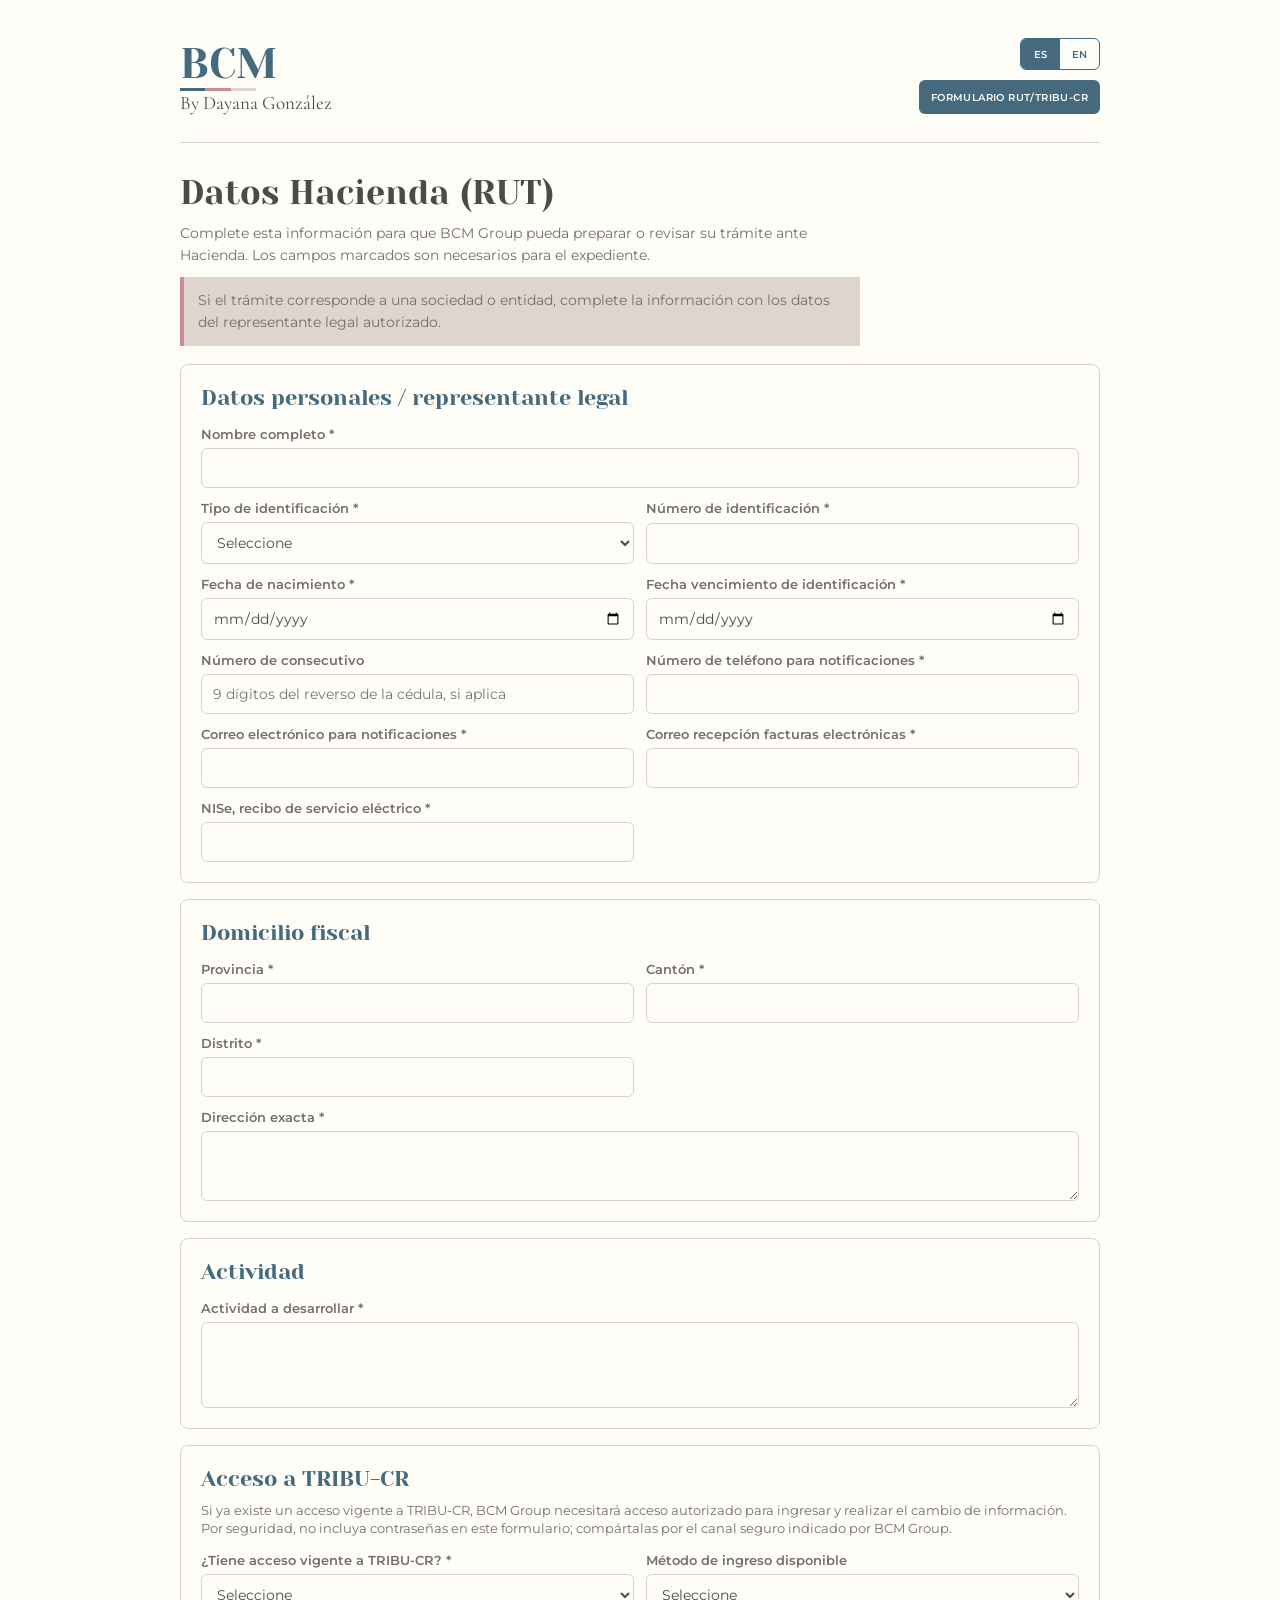
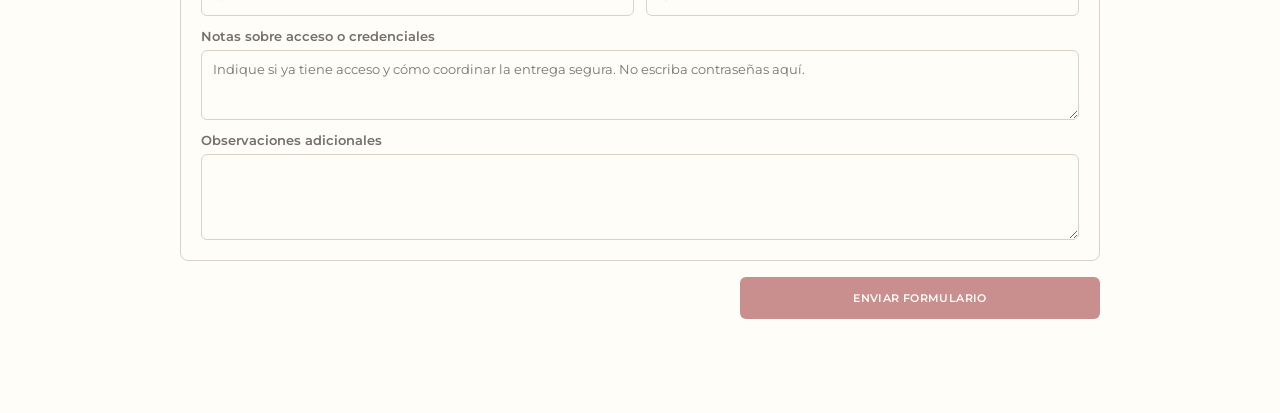
==== index.html @ 00a61803 "Add files via upload Forms tribu" ====
<!doctype html>
<html lang="es">
  <head>
    <meta charset="utf-8" />
    <meta name="viewport" content="width=device-width, initial-scale=1" />
    <title>BCM Group | RUT/TRIBU Form</title>
    <link rel="stylesheet" href="styles.css" />
  </head>
  <body class="client-page">
    <main class="client-shell">
      <header class="client-hero">
        <div>
          <h1>BCM</h1>
          <div class="brand-tricolor" aria-hidden="true"><span></span><span></span><span></span></div>
          <p class="brand-signature">By Dayana González</p>
        </div>
        <div class="client-hero-actions">
          <div class="language-toggle" aria-label="Language">
            <button class="active" type="button" data-lang-switch="es">ES</button>
            <button type="button" data-lang-switch="en">EN</button>
          </div>
          <span data-i18n="hero_badge">Formulario RUT/TRIBU-CR</span>
        </div>
      </header>

      <section class="client-intro">
        <h2 data-i18n="intro_title">Datos Hacienda (RUT)</h2>
        <p data-i18n="intro_copy">Complete esta información para que BCM Group pueda preparar o revisar su trámite ante Hacienda. Los campos marcados son necesarios para el expediente.</p>
        <p class="client-note-banner" data-i18n="representative_note">Si el trámite corresponde a una sociedad o entidad, complete la información con los datos del representante legal autorizado.</p>
      </section>

      <form id="clientRutForm" class="client-form">
        <section class="client-card">
          <h3 data-i18n="personal_title">Datos personales / representante legal</h3>
          <div class="grid two">
            <label class="span-two">
              <span data-i18n="full_name">Nombre completo *</span>
              <input name="nombre" required />
            </label>
            <label>
              <span data-i18n="id_type">Tipo de identificación *</span>
              <select name="tipo_identificacion" required>
                <option value="" data-i18n="select_option">Seleccione</option>
                <option value="cedula_fisica" data-i18n="id_cedula">Cédula física</option>
                <option value="dimex">DIMEX</option>
                <option value="nite">NITE</option>
                <option value="passport" data-i18n="id_passport">Pasaporte</option>
                <option value="cedula_juridica" data-i18n="id_cedula_juridica">Cédula jurídica</option>
              </select>
            </label>
            <label>
              <span data-i18n="id_number">Número de identificación *</span>
              <input name="identificacion" required />
            </label>
            <label>
              <span data-i18n="birth_date">Fecha de nacimiento *</span>
              <input name="fecha_nacimiento" type="date" required />
            </label>
            <label>
              <span data-i18n="id_expiration">Fecha vencimiento de identificación *</span>
              <input name="fecha_vencimiento_cedula" type="date" required />
            </label>
            <label>
              <span data-i18n="id_consecutive">Número de consecutivo</span>
              <input name="consecutivo_cedula" inputmode="numeric" maxlength="9" data-i18n-placeholder="id_consecutive_placeholder" placeholder="9 dígitos del reverso de la cédula, si aplica" />
            </label>
            <label>
              <span data-i18n="phone">Número de teléfono para notificaciones *</span>
              <input name="telefono" inputmode="tel" required />
            </label>
            <label>
              <span data-i18n="email_notifications">Correo electrónico para notificaciones *</span>
              <input name="correo" type="email" required />
            </label>
            <label>
              <span data-i18n="email_invoices">Correo recepción facturas electrónicas *</span>
              <input name="correo_recepcion_facturas" type="email" required />
            </label>
            <label>
              <span data-i18n="nise">NISe, recibo de servicio eléctrico *</span>
              <input name="nise" required />
            </label>
          </div>
        </section>

        <section class="client-card">
          <h3 data-i18n="address_title">Domicilio fiscal</h3>
          <div class="grid two">
            <label>
              <span data-i18n="province">Provincia *</span>
              <input name="provincia" required />
            </label>
            <label>
              <span data-i18n="canton">Cantón *</span>
              <input name="canton" required />
            </label>
            <label>
              <span data-i18n="district">Distrito *</span>
              <input name="distrito" required />
            </label>
            <label class="span-two">
              <span data-i18n="exact_address">Dirección exacta *</span>
              <textarea name="domicilio" rows="3" required></textarea>
            </label>
          </div>
        </section>

        <section class="client-card">
          <h3 data-i18n="activity_title">Actividad</h3>
          <div class="grid two">
            <label class="span-two">
              <span data-i18n="activity">Actividad a desarrollar *</span>
              <textarea name="actividad_descripcion" rows="4" required></textarea>
            </label>
          </div>
        </section>

        <section class="client-card">
          <h3 data-i18n="tribu_title">Acceso a TRIBU-CR</h3>
          <p class="client-note" data-i18n="tribu_note">Si ya existe un acceso vigente a TRIBU-CR, BCM Group necesitará acceso autorizado para ingresar y realizar el cambio de información. Por seguridad, no incluya contraseñas en este formulario; compártalas por el canal seguro indicado por BCM Group.</p>
          <div class="grid two">
            <label>
              <span data-i18n="tribu_access">¿Tiene acceso vigente a TRIBU-CR? *</span>
              <select name="acceso_tribu" required>
                <option value="" data-i18n="select_option">Seleccione</option>
                <option value="si" data-i18n="yes">Sí</option>
                <option value="no" data-i18n="no">No</option>
                <option value="no_se" data-i18n="not_sure">No estoy seguro/a</option>
              </select>
            </label>
            <label>
              <span data-i18n="access_method">Método de ingreso disponible</span>
              <select name="metodo_acceso_tribu">
                <option value="" data-i18n="select_option">Seleccione</option>
                <option value="usuario_clave" data-i18n="access_user_pass">Usuario y contraseña</option>
                <option value="firma_digital" data-i18n="access_signature">Firma digital</option>
                <option value="autorizacion_tercero" data-i18n="access_authorization">Autorización a tercero</option>
                <option value="otro" data-i18n="other">Otro</option>
              </select>
            </label>
            <label class="span-two">
              <span data-i18n="access_notes">Notas sobre acceso o credenciales</span>
              <textarea name="notas_acceso_tribu" rows="3" data-i18n-placeholder="access_notes_placeholder" placeholder="Indique si ya tiene acceso y cómo coordinar la entrega segura. No escriba contraseñas aquí."></textarea>
            </label>
            <label class="span-two">
              <span data-i18n="additional_notes">Observaciones adicionales</span>
              <textarea name="observaciones_cliente" rows="4"></textarea>
            </label>
          </div>
        </section>

        <button class="primary client-submit" type="submit" data-i18n="submit_button">Enviar formulario</button>
        <p id="clientRutStatus" class="status"></p>
      </form>
    </main>
    <script src="app.js"></script>
  </body>
</html>
---- styles.css ----
@import url("https://fonts.googleapis.com/css2?family=Cormorant+Garamond:wght@300;400;500&family=Montserrat:wght@400;500;600&family=Yeseva+One&display=swap");

:root {
  --financial-blue: #456A7D;
  --blue-gray: #55788B;
  --dusty-rose: #C98F8F;
  --deep-rose: #B77B7B;
  --sand: #DED5CC;
  --greige: #D9D3C7;
  --ivory: #FFFDF8;
  --warm-charcoal: #4C4B48;
  --medium-gray: #746F69;
  --ink: var(--warm-charcoal);
  --muted: var(--medium-gray);
  --line: var(--greige);
  --panel: var(--ivory);
  --page: var(--ivory);
  --soft-blue: var(--greige);
  --soft-rose: var(--sand);
  --warning-bg: var(--sand);
  --font-editorial: "Cormorant Garamond", Georgia, "Times New Roman", serif;
  --font-ui: "Montserrat", Arial, Helvetica, sans-serif;
  --font-display: "Yeseva One", Georgia, "Times New Roman", serif;
}

* {
  box-sizing: border-box;
}

body {
  margin: 0;
  color: var(--ink);
  background: var(--page);
  font-family: var(--font-ui);
  font-weight: 400;
}

.app-shell {
  width: min(1280px, calc(100% - 32px));
  margin: 0 auto;
  padding: 24px 0 40px;
}

.topbar {
  display: flex;
  align-items: flex-end;
  justify-content: space-between;
  gap: 20px;
  padding: 8px 0 22px;
}

h1,
h2,
h3,
p {
  margin: 0;
}

h1 {
  color: var(--financial-blue);
  font-family: var(--font-display);
  font-size: 42px;
  font-weight: 400;
  line-height: 1.15;
  letter-spacing: 0;
}

h2 {
  color: var(--financial-blue);
  font-family: var(--font-display);
  font-size: 22px;
  font-weight: 400;
}

h3 {
  font-family: var(--font-editorial);
  font-size: 18px;
  font-weight: 400;
  margin-bottom: 10px;
}

.topbar p {
  margin-top: 8px;
  color: var(--muted);
  max-width: 720px;
}

.app-brand h1 {
  margin-bottom: 8px;
}

.brand-signature {
  font-family: var(--font-editorial);
  font-size: 19px;
}

.brand-tricolor,
.logo-tricolor {
  display: flex;
  width: 76px;
  height: 3px;
  overflow: hidden;
}

.brand-tricolor span,
.logo-tricolor b {
  flex: 1;
}

.brand-tricolor span:nth-child(1),
.logo-tricolor b:nth-child(1) {
  background: var(--financial-blue);
}

.brand-tricolor span:nth-child(2),
.logo-tricolor b:nth-child(2) {
  background: var(--dusty-rose);
}

.brand-tricolor span:nth-child(3),
.logo-tricolor b:nth-child(3) {
  background: var(--sand);
}

.client-badge {
  background: var(--financial-blue);
  color: var(--ivory);
  border-radius: 6px;
  padding: 10px 14px;
  font-weight: 700;
  white-space: nowrap;
}

.app-tabs {
  display: flex;
  gap: 8px;
  margin-bottom: 18px;
}

.tab-button {
  min-height: 40px;
  border: 1px solid var(--blue-gray);
  border-radius: 6px;
  padding: 0 16px;
  background: transparent;
  color: var(--financial-blue);
  font-family: var(--font-ui);
  font-weight: 600;
  font-size: 11px;
  letter-spacing: 0.04em;
  text-transform: uppercase;
  cursor: pointer;
}

.tab-button.active {
  background: var(--financial-blue);
  border-color: var(--financial-blue);
  color: var(--ivory);
}

.tab-button:hover {
  border-color: var(--financial-blue);
}

.tab-content {
  display: none;
}

.tab-content.active {
  display: block;
}

.workspace {
  display: grid;
  grid-template-columns: 380px 1fr;
  gap: 18px;
  align-items: start;
}

.panel,
.metric {
  background: var(--panel);
  border: 1px solid var(--line);
  border-radius: 8px;
}

.panel {
  padding: 18px;
}

.panel-head {
  display: flex;
  justify-content: space-between;
  align-items: center;
  margin-bottom: 14px;
}

.panel-head.compact {
  margin-bottom: 10px;
}

.grid {
  display: grid;
  gap: 12px;
}

.grid.two {
  grid-template-columns: 1fr 1fr;
}

.span-two {
  grid-column: 1 / -1;
}

label {
  display: grid;
  gap: 6px;
  color: var(--medium-gray);
  font-size: 13px;
  font-weight: 600;
}

input,
select {
  width: 100%;
  border: 1px solid var(--line);
  border-radius: 6px;
  padding: 10px 11px;
  color: var(--ink);
  background: var(--ivory);
  font-family: var(--font-ui);
  font-size: 14px;
}

.upload-list {
  display: grid;
  gap: 12px;
  margin: 18px 0;
}

.drop {
  border: 1px dashed var(--blue-gray);
  border-radius: 8px;
  padding: 12px;
  background: var(--soft-blue);
}

.drop span {
  font-size: 13px;
}

.primary,
.download,
.small-button,
.icon-button {
  display: inline-flex;
  align-items: center;
  justify-content: center;
  min-height: 42px;
  border: 0;
  border-radius: 6px;
  padding: 0 16px;
  background: var(--dusty-rose);
  color: var(--ivory);
  font-weight: 600;
  text-decoration: none;
  cursor: pointer;
  font-family: var(--font-ui);
  font-size: 11px;
  letter-spacing: 0.035em;
  text-transform: uppercase;
}

.small-button {
  min-height: 30px;
  padding: 0 10px;
  font-size: 10px;
  background: var(--blue-gray);
}

.icon-button {
  min-height: 34px;
  width: 34px;
  padding: 0;
  background: var(--deep-rose);
}

.primary {
  width: 100%;
}

.primary:hover,
.download:hover {
  background: var(--deep-rose);
}

.small-button:hover {
  background: var(--financial-blue);
}

.status {
  min-height: 20px;
  margin-top: 10px;
  color: var(--muted);
  font-size: 13px;
}

.fixed-costs {
  border-top: 1px solid var(--line);
  margin: 16px 0 18px;
  padding-top: 14px;
}

.fixed-list {
  display: grid;
  gap: 10px;
}

.fixed-row {
  display: grid;
  grid-template-columns: 1.25fr 1fr 0.85fr;
  gap: 7px;
  padding: 10px;
  border: 1px solid var(--line);
  border-radius: 8px;
  background: var(--ivory);
}

.fixed-row .icon-button {
  grid-column: 3;
  justify-self: end;
}

.fixed-row input,
.fixed-row select {
  min-width: 0;
  padding: 8px;
  font-size: 12px;
}

.results {
  display: grid;
  gap: 18px;
}

.metric-row {
  display: grid;
  grid-template-columns: repeat(5, 1fr);
  gap: 12px;
}

.metric {
  padding: 15px;
  min-height: 94px;
}

.metric span {
  color: var(--muted);
  font-size: 13px;
}

.metric strong {
  display: block;
  margin-top: 10px;
  color: var(--financial-blue);
  font-family: var(--font-editorial);
  font-size: 26px;
  font-weight: 500;
  line-height: 1.1;
}

.metric.emphasis {
  background: var(--soft-rose);
  border-color: var(--dusty-rose);
}

.balance-panel {
  border-color: var(--blue-gray);
  background: var(--soft-blue);
}

.top-balance {
  margin-bottom: 18px;
}

.balance-table th {
  width: 25%;
  background: var(--sand);
}

.balance-table td {
  width: 25%;
  color: var(--financial-blue);
  font-family: var(--font-editorial);
  font-size: 18px;
  font-weight: 500;
  text-align: right;
}

.formula-strip {
  display: grid;
  grid-template-columns: 1fr 1fr;
  gap: 10px;
  margin-top: 12px;
}

.formula-strip span {
  background: var(--ivory);
  border: 1px solid var(--blue-gray);
  border-radius: 6px;
  color: var(--financial-blue);
  font-size: 13px;
  font-weight: 600;
  padding: 10px;
}

.tax-grid {
  display: grid;
  grid-template-columns: repeat(4, 1fr);
  gap: 10px;
}

.tax-grid div {
  border: 1px solid var(--line);
  border-radius: 6px;
  padding: 12px;
  background: var(--ivory);
  min-height: 78px;
}

.tax-grid span {
  color: var(--muted);
  display: block;
  font-size: 12px;
}

.tax-grid strong {
  display: block;
  color: var(--financial-blue);
  font-family: var(--font-editorial);
  font-size: 21px;
  font-weight: 500;
  margin-top: 8px;
}

.split {
  display: grid;
  grid-template-columns: 1fr 1fr;
  gap: 18px;
}

table {
  width: 100%;
  border-collapse: collapse;
  font-size: 13px;
}

th,
td {
  border-bottom: 1px solid var(--line);
  padding: 10px 8px;
  text-align: left;
  vertical-align: top;
}

th {
  color: var(--financial-blue);
  font-weight: 600;
}

td {
  color: var(--ink);
}

.download {
  margin-top: 14px;
  width: 100%;
}

.hidden {
  display: none;
}

.warnings {
  display: grid;
  gap: 8px;
  margin-top: 14px;
}

.warning {
  background: var(--warning-bg);
  border: 1px solid var(--greige);
  color: var(--warm-charcoal);
  border-radius: 6px;
  padding: 9px;
  font-size: 13px;
}

.wide {
  overflow: hidden;
}

.preview-grid {
  display: grid;
  grid-template-columns: 1fr 1fr;
  gap: 18px;
  overflow: auto;
}

.preview-grid table {
  min-width: 520px;
}

.offer-workspace {
  display: grid;
  grid-template-columns: minmax(360px, 0.8fr) minmax(560px, 1.2fr);
  gap: 18px;
  align-items: start;
}

.offer-editor {
  position: sticky;
  top: 16px;
}

.offer-brand {
  padding: 6px 10px;
  border-radius: 4px;
  background: var(--financial-blue);
  color: var(--ivory);
  font-weight: 600;
}

.offer-lines-head {
  display: flex;
  align-items: center;
  justify-content: space-between;
  margin: 18px 0 10px;
}

.offer-lines {
  display: grid;
  gap: 9px;
}

.offer-line {
  display: grid;
  grid-template-columns: 1.6fr 0.8fr 0.55fr 0.8fr 0.7fr 34px;
  gap: 6px;
  align-items: center;
  padding: 9px;
  border: 1px solid var(--blue-gray);
  border-radius: 6px;
  background: var(--page);
}

.offer-line input,
.offer-line select {
  min-width: 0;
  padding: 8px;
  font-size: 12px;
}

.offer-line .offer-remove {
  grid-column: auto;
}

.offer-notes {
  margin: 16px 0;
}

textarea {
  width: 100%;
  border: 1px solid var(--line);
  border-radius: 6px;
  padding: 10px 11px;
  resize: vertical;
  background: var(--page);
  color: var(--ink);
  font-family: var(--font-ui);
  font-size: 13px;
}

.proposal-document {
  display: grid;
  gap: 20px;
}

.proposal-page {
  position: relative;
  display: grid;
  grid-template-rows: auto 1fr auto;
  min-height: 880px;
  padding: 34px 42px 26px;
  overflow: hidden;
  border: 1px solid var(--greige);
  background: var(--ivory);
  color: var(--warm-charcoal);
  font-family: var(--font-editorial);
  font-size: 17px;
}

.proposal-page-header {
  display: flex;
  justify-content: space-between;
  padding-bottom: 13px;
  border-bottom: 1px solid var(--greige);
  color: var(--financial-blue);
  font-family: var(--font-editorial);
  font-size: 20px;
}

.proposal-page-header strong {
  font-family: var(--font-ui);
  font-size: 11px;
  font-weight: 500;
}

.proposal-page-body {
  padding: 34px 0;
}

.proposal-page-footer {
  display: flex;
  justify-content: space-between;
  padding-top: 12px;
  border-top: 1px solid var(--greige);
  color: var(--medium-gray);
  font-size: 9px;
}

.proposal-page-footer b {
  color: var(--financial-blue);
  font-size: 12px;
}

.proposal-cover {
  display: block;
  min-height: 880px;
  padding: 0;
}

.cover-rail {
  position: absolute;
  inset: 0 auto 0 0;
  width: 72px;
  background: var(--greige);
}

.cover-rail::after {
  position: absolute;
  top: 68%;
  left: 0;
  width: 92px;
  height: 2px;
  background: var(--dusty-rose);
  content: "";
}

.cover-content {
  position: relative;
  min-height: 880px;
  padding: 70px 68px 48px 112px;
}

.proposal-logo {
  color: var(--financial-blue);
  font-family: var(--font-display);
  font-size: 27px;
  line-height: 1;
}

.proposal-logo .proposal-signature {
  display: block;
  margin-top: 5px;
  font-family: var(--font-editorial);
  font-size: 13px;
}

.proposal-logo .logo-tricolor {
  margin-top: 8px;
}

.cover-content > h2 {
  width: 65%;
  margin-top: 68px;
  color: var(--warm-charcoal);
  font-family: var(--font-display);
  font-size: 42px;
  font-weight: 400;
  line-height: 1.12;
}

.rose-rule {
  width: 58px;
  height: 2px;
  margin: 24px 0 35px;
  background: var(--dusty-rose);
}

.prepared-label {
  display: inline-block;
  padding: 5px 10px;
  background: var(--sand);
  color: var(--financial-blue);
  font-size: 8px;
  font-weight: 600;
  font-family: var(--font-ui);
  letter-spacing: 0.04em;
}

.cover-content > h3 {
  margin: 12px 0 8px;
  color: var(--financial-blue);
  font-family: var(--font-editorial);
  font-size: 17px;
}

.cover-content > p {
  color: var(--medium-gray);
  font-size: 10px;
}

.cover-footer {
  position: absolute;
  right: 60px;
  bottom: 45px;
  text-align: right;
}

.cover-footer span {
  display: inline-block;
  margin-bottom: 18px;
  padding: 5px 12px;
  background: var(--sand);
  color: var(--financial-blue);
  font-size: 8px;
  font-weight: 600;
  font-family: var(--font-ui);
}

.cover-footer p {
  margin-top: 5px;
  color: var(--medium-gray);
  font-size: 9px;
}

.proposal-lead {
  margin-bottom: 18px;
  color: var(--financial-blue);
  font-family: var(--font-editorial);
  font-size: 30px;
  line-height: 1.15;
}

.proposal-page-body > p {
  line-height: 1.6;
}

.summary-grid {
  display: grid;
  grid-template-columns: repeat(3, 1fr);
  gap: 18px;
  margin-top: 38px;
}

.summary-grid section,
.terms-columns section {
  padding-top: 12px;
  border-top: 3px solid var(--financial-blue);
}

.summary-grid b,
.terms-columns b,
.scope-card b {
  color: var(--financial-blue);
  font-family: var(--font-ui);
  font-size: 11px;
  font-weight: 600;
  letter-spacing: 0.02em;
}

.summary-grid p,
.terms-columns p,
.scope-card p {
  margin-top: 8px;
  color: var(--medium-gray);
  font-size: 11px;
  line-height: 1.5;
}

.scope-grid {
  display: grid;
  grid-template-columns: 1fr 1fr;
  gap: 18px;
}

.scope-card {
  display: grid;
  grid-template-columns: 36px 1fr;
  gap: 12px;
  min-height: 110px;
  padding: 16px;
  border: 1px solid var(--greige);
  background: var(--ivory);
}

.scope-card > span {
  display: grid;
  place-items: center;
  width: 34px;
  height: 34px;
  background: var(--financial-blue);
  color: var(--ivory);
  font-family: var(--font-editorial);
  font-size: 21px;
}

.offer-table th {
  background: var(--financial-blue);
  color: var(--ivory);
  font-family: var(--font-ui);
}

.offer-table td {
  font-family: var(--font-ui);
  font-size: 11px;
}

.offer-table th:nth-child(n+3),
.offer-table td:nth-child(n+3) {
  text-align: right;
}

.offer-totals {
  width: min(360px, 100%);
  margin: 22px 0 22px auto;
}

.offer-totals div {
  display: flex;
  justify-content: space-between;
  padding: 9px 0;
  border-bottom: 1px solid var(--greige);
}

.offer-totals span {
  font-family: var(--font-ui);
  font-size: 11px;
}

.offer-totals strong {
  font-family: var(--font-editorial);
  font-size: 18px;
  font-weight: 500;
}

.offer-grand-total {
  color: var(--financial-blue);
  font-family: var(--font-editorial);
  font-size: 24px;
}

.offer-terms-preview {
  margin-top: 32px;
  padding-top: 20px;
  border-top: 1px solid var(--blue-gray);
}

.offer-terms-preview p {
  margin-top: 8px;
  color: var(--medium-gray);
  line-height: 1.55;
  white-space: pre-line;
}

.offer-validity {
  font-weight: 700;
}

.terms-columns {
  display: grid;
  grid-template-columns: 1fr 1fr;
  gap: 22px;
  margin-top: 32px;
}

.next-steps-list {
  display: grid;
  gap: 12px;
  margin: 30px 0;
}

.next-steps-list span {
  padding: 13px 16px;
  border-left: 4px solid var(--dusty-rose);
  background: var(--sand);
  font-family: var(--font-ui);
  font-size: 12px;
}

.proposal-contact {
  display: flex;
  align-items: flex-end;
  justify-content: space-between;
  gap: 30px;
  margin-top: 60px;
  padding-top: 24px;
  border-top: 1px solid var(--blue-gray);
}

.proposal-contact p {
  color: var(--medium-gray);
  font-size: 11px;
  line-height: 1.6;
  text-align: right;
}

.onboarding-dashboard {
  display: grid;
  grid-template-columns: repeat(5, 1fr);
  gap: 12px;
  margin-bottom: 18px;
}

.onboarding-metric {
  min-height: 84px;
}

.rut-workspace {
  display: grid;
  grid-template-columns: minmax(250px, 0.7fr) minmax(460px, 1.35fr) minmax(280px, 0.85fr);
  gap: 18px;
  align-items: start;
}

.rut-sidebar,
.rut-summary-panel {
  position: sticky;
  top: 16px;
}

.rut-title-row {
  align-items: flex-start;
  gap: 16px;
}

.rut-title-row p,
.rut-section-head p {
  margin-top: 6px;
  color: var(--medium-gray);
  font-size: 13px;
  line-height: 1.45;
}

.status-badge {
  display: inline-flex;
  align-items: center;
  min-height: 30px;
  border-radius: 6px;
  padding: 0 10px;
  background: var(--sand);
  color: var(--financial-blue);
  font-family: var(--font-ui);
  font-size: 10px;
  font-weight: 600;
  letter-spacing: 0.035em;
  text-transform: uppercase;
  white-space: nowrap;
}

.status-badge[data-status="Listo para TRIBU"],
.status-badge[data-status="Finalizado"] {
  background: var(--financial-blue);
  color: var(--ivory);
}

.rut-progress {
  height: 8px;
  overflow: hidden;
  border-radius: 999px;
  background: var(--greige);
}

.rut-progress div {
  width: 0;
  height: 100%;
  border-radius: inherit;
  background: var(--dusty-rose);
  transition: width 180ms ease;
}

.rut-step-nav {
  display: flex;
  gap: 8px;
  margin: 14px 0 18px;
  overflow-x: auto;
  padding-bottom: 4px;
}

.rut-step-nav button {
  flex: 0 0 auto;
  min-height: 34px;
  border: 1px solid var(--greige);
  border-radius: 6px;
  padding: 0 10px;
  background: var(--ivory);
  color: var(--medium-gray);
  font-family: var(--font-ui);
  font-size: 10px;
  font-weight: 600;
  letter-spacing: 0.02em;
  text-transform: uppercase;
  cursor: pointer;
}

.rut-step-nav button.active {
  border-color: var(--financial-blue);
  background: var(--financial-blue);
  color: var(--ivory);
}

.rut-step-panel {
  min-height: 520px;
}

.rut-section-head {
  margin-bottom: 16px;
  padding-bottom: 12px;
  border-bottom: 1px solid var(--greige);
}

.rut-section-head h3 {
  color: var(--financial-blue);
  font-family: var(--font-display);
  font-size: 24px;
}

.rut-field-grid {
  align-items: start;
}

.rut-field textarea {
  min-height: 86px;
}

.rut-actions {
  display: grid;
  grid-template-columns: auto auto 1fr 1.1fr;
  gap: 8px;
  margin-top: 18px;
  padding-top: 14px;
  border-top: 1px solid var(--greige);
}

.rut-client-list {
  display: grid;
  gap: 9px;
  margin-top: 14px;
}

.rut-client-card {
  display: grid;
  gap: 4px;
  width: 100%;
  border: 1px solid var(--greige);
  border-radius: 8px;
  padding: 11px;
  background: var(--ivory);
  color: var(--warm-charcoal);
  text-align: left;
  cursor: pointer;
}

.rut-client-card.active {
  border-color: var(--financial-blue);
  background: var(--sand);
}

.rut-client-card strong {
  color: var(--financial-blue);
  font-size: 13px;
  line-height: 1.3;
}

.rut-client-card span,
.rut-client-card em {
  color: var(--medium-gray);
  font-size: 11px;
  font-style: normal;
}

.rut-client-card em {
  color: var(--deep-rose);
  font-weight: 600;
}

.rut-inbox {
  margin-top: 22px;
  padding-top: 16px;
  border-top: 1px solid var(--greige);
}

.rut-inbox h3 {
  margin: 0;
  color: var(--financial-blue);
  font-family: var(--font-editorial);
  font-size: 17px;
}

.rut-inbox-card {
  cursor: default;
}

.rut-import-drop {
  margin-top: 12px;
  border: 1px dashed var(--blue-gray);
  border-radius: 8px;
  padding: 10px;
  background: var(--sand);
  color: var(--financial-blue);
  font-size: 12px;
}

.rut-import-drop input {
  margin-top: 8px;
  padding: 8px;
  background: var(--ivory);
  font-size: 11px;
}

.rut-empty {
  color: var(--medium-gray);
  font-size: 12px;
  line-height: 1.4;
}

.rut-doc-list {
  display: grid;
  gap: 10px;
}

.rut-doc-row {
  grid-template-columns: 1fr minmax(160px, 0.35fr);
  align-items: center;
  border: 1px solid var(--greige);
  border-radius: 8px;
  padding: 10px;
  background: var(--ivory);
}

.rut-doc-row span {
  color: var(--warm-charcoal);
  font-size: 13px;
  font-weight: 500;
}

.rut-doc-row select {
  min-width: 0;
}

.rut-summary {
  display: grid;
  gap: 12px;
}

.rut-summary section {
  border-left: 3px solid var(--dusty-rose);
  padding: 4px 0 4px 12px;
}

.rut-summary b {
  color: var(--financial-blue);
  font-size: 11px;
  font-weight: 600;
  letter-spacing: 0.035em;
  text-transform: uppercase;
}

.rut-summary p {
  margin-top: 4px;
  color: var(--warm-charcoal);
  font-size: 13px;
  line-height: 1.45;
}

.rut-summary.in-form {
  grid-template-columns: 1fr 1fr;
}

.client-tracker-panel {
  margin-bottom: 18px;
}

.client-tracker-panel .panel-head p {
  margin-top: 6px;
  color: var(--medium-gray);
  font-size: 13px;
  line-height: 1.4;
}

.client-tracker-tools {
  display: grid;
  grid-template-columns: 1fr minmax(180px, 0.35fr);
  gap: 12px;
  margin-bottom: 14px;
}

.client-tracker-table-wrap {
  overflow: auto;
}

.client-tracker-table {
  min-width: 680px;
}

.client-tracker-table td strong {
  color: var(--financial-blue);
}

.client-tracker-table select {
  min-width: 130px;
  padding: 8px;
  font-size: 12px;
}

.client-tracker-table a {
  color: var(--deep-rose);
  font-weight: 600;
  text-decoration: none;
}

.muted-cell {
  color: var(--medium-gray);
  font-size: 12px;
}

.client-page {
  background: var(--ivory);
}

.client-shell {
  width: min(920px, calc(100% - 28px));
  margin: 0 auto;
  padding: 28px 0 48px;
}

.client-hero {
  display: flex;
  justify-content: space-between;
  align-items: flex-end;
  gap: 20px;
  padding: 10px 0 28px;
  border-bottom: 1px solid var(--greige);
}

.client-hero-actions {
  display: grid;
  justify-items: end;
  gap: 10px;
}

.client-hero-actions > span {
  display: inline-flex;
  min-height: 34px;
  align-items: center;
  border-radius: 6px;
  padding: 0 12px;
  background: var(--financial-blue);
  color: var(--ivory);
  font-size: 10px;
  font-weight: 600;
  letter-spacing: 0.04em;
  text-transform: uppercase;
  white-space: nowrap;
}

.language-toggle {
  display: inline-grid;
  grid-template-columns: 1fr 1fr;
  overflow: hidden;
  border: 1px solid var(--financial-blue);
  border-radius: 6px;
  background: var(--ivory);
}

.language-toggle button {
  min-height: 30px;
  border: 0;
  padding: 0 12px;
  background: transparent;
  color: var(--financial-blue);
  font-family: var(--font-ui);
  font-size: 10px;
  font-weight: 600;
  cursor: pointer;
}

.language-toggle button.active {
  background: var(--financial-blue);
  color: var(--ivory);
}

.client-intro {
  padding: 30px 0 18px;
}

.client-intro h2 {
  color: var(--warm-charcoal);
  font-family: var(--font-display);
  font-size: 34px;
}

.client-intro p {
  max-width: 680px;
  margin-top: 10px;
  color: var(--medium-gray);
  font-size: 14px;
  line-height: 1.6;
}

.client-note-banner {
  border-left: 4px solid var(--dusty-rose);
  padding: 12px 14px;
  background: var(--sand);
}

.client-form {
  display: grid;
  gap: 16px;
}

.client-card {
  border: 1px solid var(--greige);
  border-radius: 8px;
  padding: 20px;
  background: var(--ivory);
}

.client-card h3 {
  margin-bottom: 16px;
  color: var(--financial-blue);
  font-family: var(--font-display);
  font-size: 22px;
}

.client-note {
  margin: -6px 0 14px;
  color: var(--medium-gray);
  font-size: 13px;
  line-height: 1.45;
}

.client-doc-list {
  display: grid;
  gap: 10px;
}

.client-doc-row {
  grid-template-columns: 1fr minmax(160px, 0.32fr);
  align-items: center;
  border: 1px solid var(--greige);
  border-radius: 8px;
  padding: 10px;
  background: var(--sand);
}

.client-doc-row span {
  color: var(--warm-charcoal);
  font-size: 13px;
  font-weight: 500;
}

.client-submit {
  max-width: 360px;
  justify-self: end;
}

@media (max-width: 1000px) {
  .workspace,
  .split,
  .metric-row,
  .tax-grid,
  .formula-strip,
  .preview-grid,
  .onboarding-dashboard,
  .rut-workspace {
    grid-template-columns: 1fr;
  }

  .topbar {
    align-items: flex-start;
    flex-direction: column;
  }

  .offer-workspace {
    grid-template-columns: 1fr;
  }

  .offer-editor {
    position: static;
  }

  .rut-sidebar,
  .rut-summary-panel {
    position: static;
  }

  .offer-line {
    grid-template-columns: 1fr 1fr;
  }
}

@media (max-width: 560px) {
  .app-shell {
    width: min(100% - 20px, 1280px);
    padding-top: 14px;
  }

  .grid.two {
    grid-template-columns: 1fr;
  }

  .fixed-row {
    grid-template-columns: 1fr;
  }

  .fixed-row .icon-button {
    grid-column: auto;
  }

  .app-tabs {
    display: grid;
    grid-template-columns: 1fr;
  }

  .rut-actions,
  .rut-summary.in-form,
  .rut-doc-row,
  .client-tracker-tools,
  .client-doc-row {
    grid-template-columns: 1fr;
  }

  .client-hero {
    align-items: flex-start;
    flex-direction: column;
  }

  .client-hero-actions {
    justify-items: start;
  }

  .client-submit {
    max-width: none;
    justify-self: stretch;
  }

  .proposal-page {
    min-height: auto;
    padding: 24px;
  }

  .cover-content {
    min-height: 720px;
    padding: 48px 28px 34px 76px;
  }

  .cover-content > h2 {
    width: 100%;
    font-size: 34px;
  }

  .summary-grid,
  .scope-grid,
  .terms-columns {
    grid-template-columns: 1fr;
  }

  h1 {
    font-size: 24px;
  }
}

@media print {
  @page {
    size: A4;
    margin: 0;
  }

  body {
    background: var(--ivory);
  }

  .topbar,
  .app-tabs,
  #taxTab,
  #onboardingTab,
  .offer-editor {
    display: none !important;
  }

  #offerTab,
  #offerTab.tab-content {
    display: block !important;
  }

  .app-shell {
    width: 100%;
    padding: 0;
  }

  .offer-workspace {
    display: block;
  }

  .proposal-document {
    display: block;
  }

  .proposal-page {
    width: 210mm;
    min-height: 297mm;
    margin: 0;
    border: 0;
    page-break-after: always;
    break-after: page;
  }

  .proposal-page:last-child {
    page-break-after: auto;
    break-after: auto;
  }

  .proposal-cover,
  .cover-content {
    min-height: 297mm;
  }
}
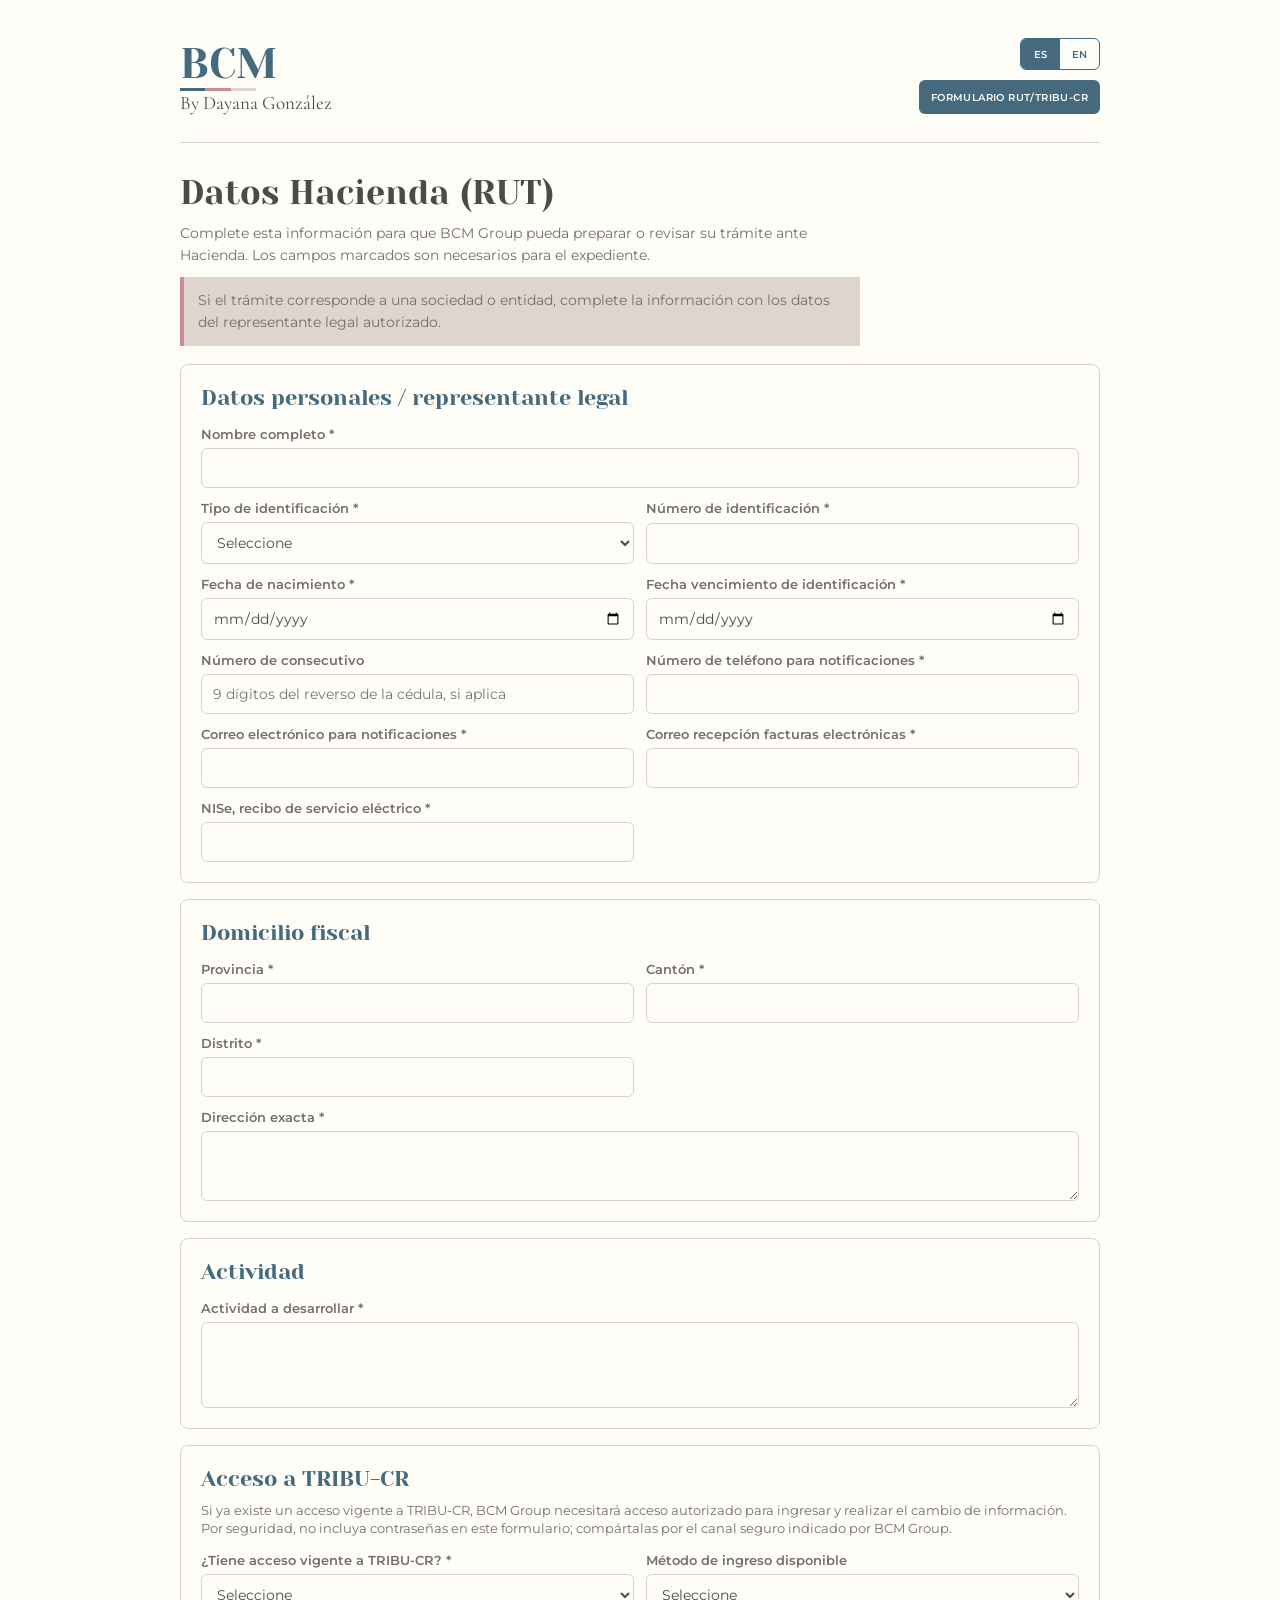
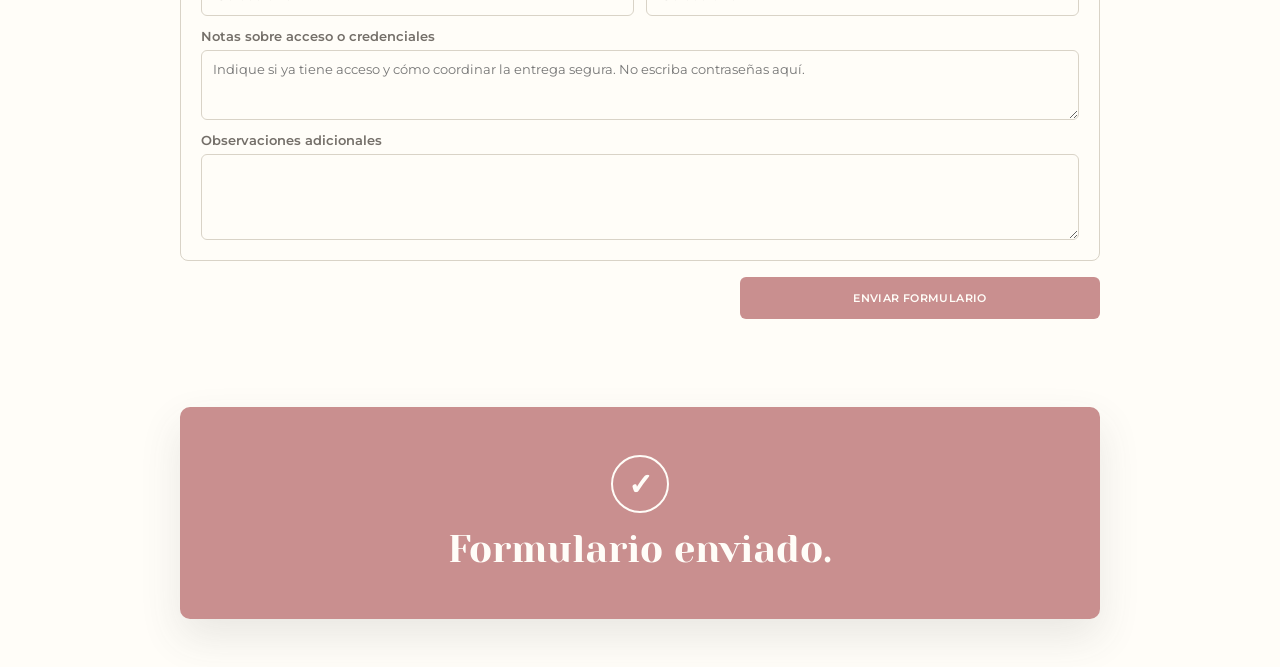
==== commit 59b79f70: "Add files via upload final update" ====
--- a/index.html
+++ b/index.html
@@ -152,7 +152,12 @@
         <button class="primary client-submit" type="submit" data-i18n="submit_button">Enviar formulario</button>
         <p id="clientRutStatus" class="status"></p>
       </form>
+
+      <section id="successMessage" class="success-panel hidden" aria-live="polite">
+        <div class="success-mark">✓</div>
+        <h2 data-i18n="success_status">Formulario enviado.</h2>
+      </section>
     </main>
-    <script src="app.js"></script>
+    <script src="app.js?v=20260623-drive-4"></script>
   </body>
 </html>
--- a/styles.css
+++ b/styles.css
@@ -1376,6 +1376,38 @@
   justify-self: end;
 }
 
+.success-panel {
+  display: grid;
+  justify-items: center;
+  gap: 16px;
+  margin: 42px auto 0;
+  border-radius: 10px;
+  padding: 48px 28px;
+  background: var(--dusty-rose);
+  color: var(--ivory);
+  text-align: center;
+  box-shadow: 0 18px 42px rgba(76, 75, 72, 0.12);
+}
+
+.success-panel h2 {
+  color: var(--ivory);
+  font-family: var(--font-display);
+  font-size: 38px;
+  line-height: 1.1;
+}
+
+.success-mark {
+  display: grid;
+  place-items: center;
+  width: 58px;
+  height: 58px;
+  border: 2px solid var(--ivory);
+  border-radius: 50%;
+  font-family: var(--font-ui);
+  font-size: 30px;
+  font-weight: 600;
+}
+
 @media (max-width: 1000px) {
   .workspace,
   .split,
